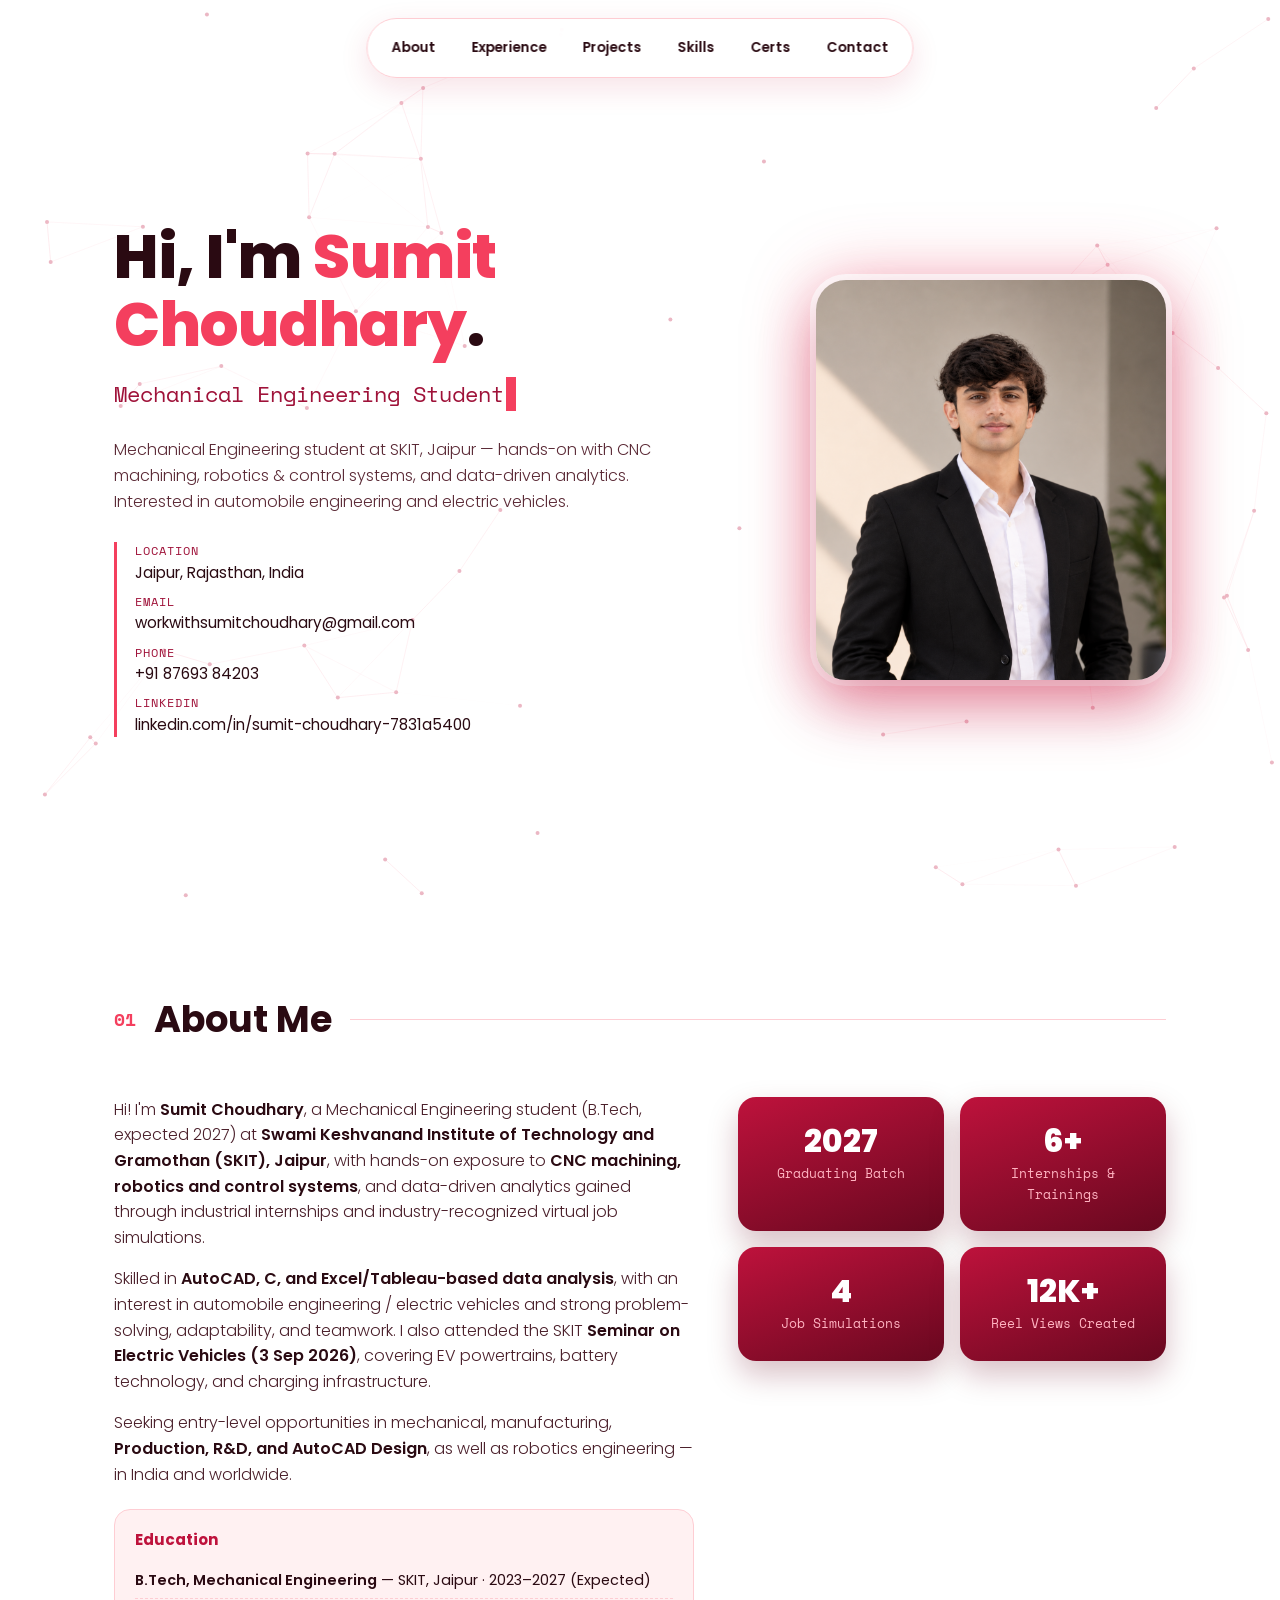
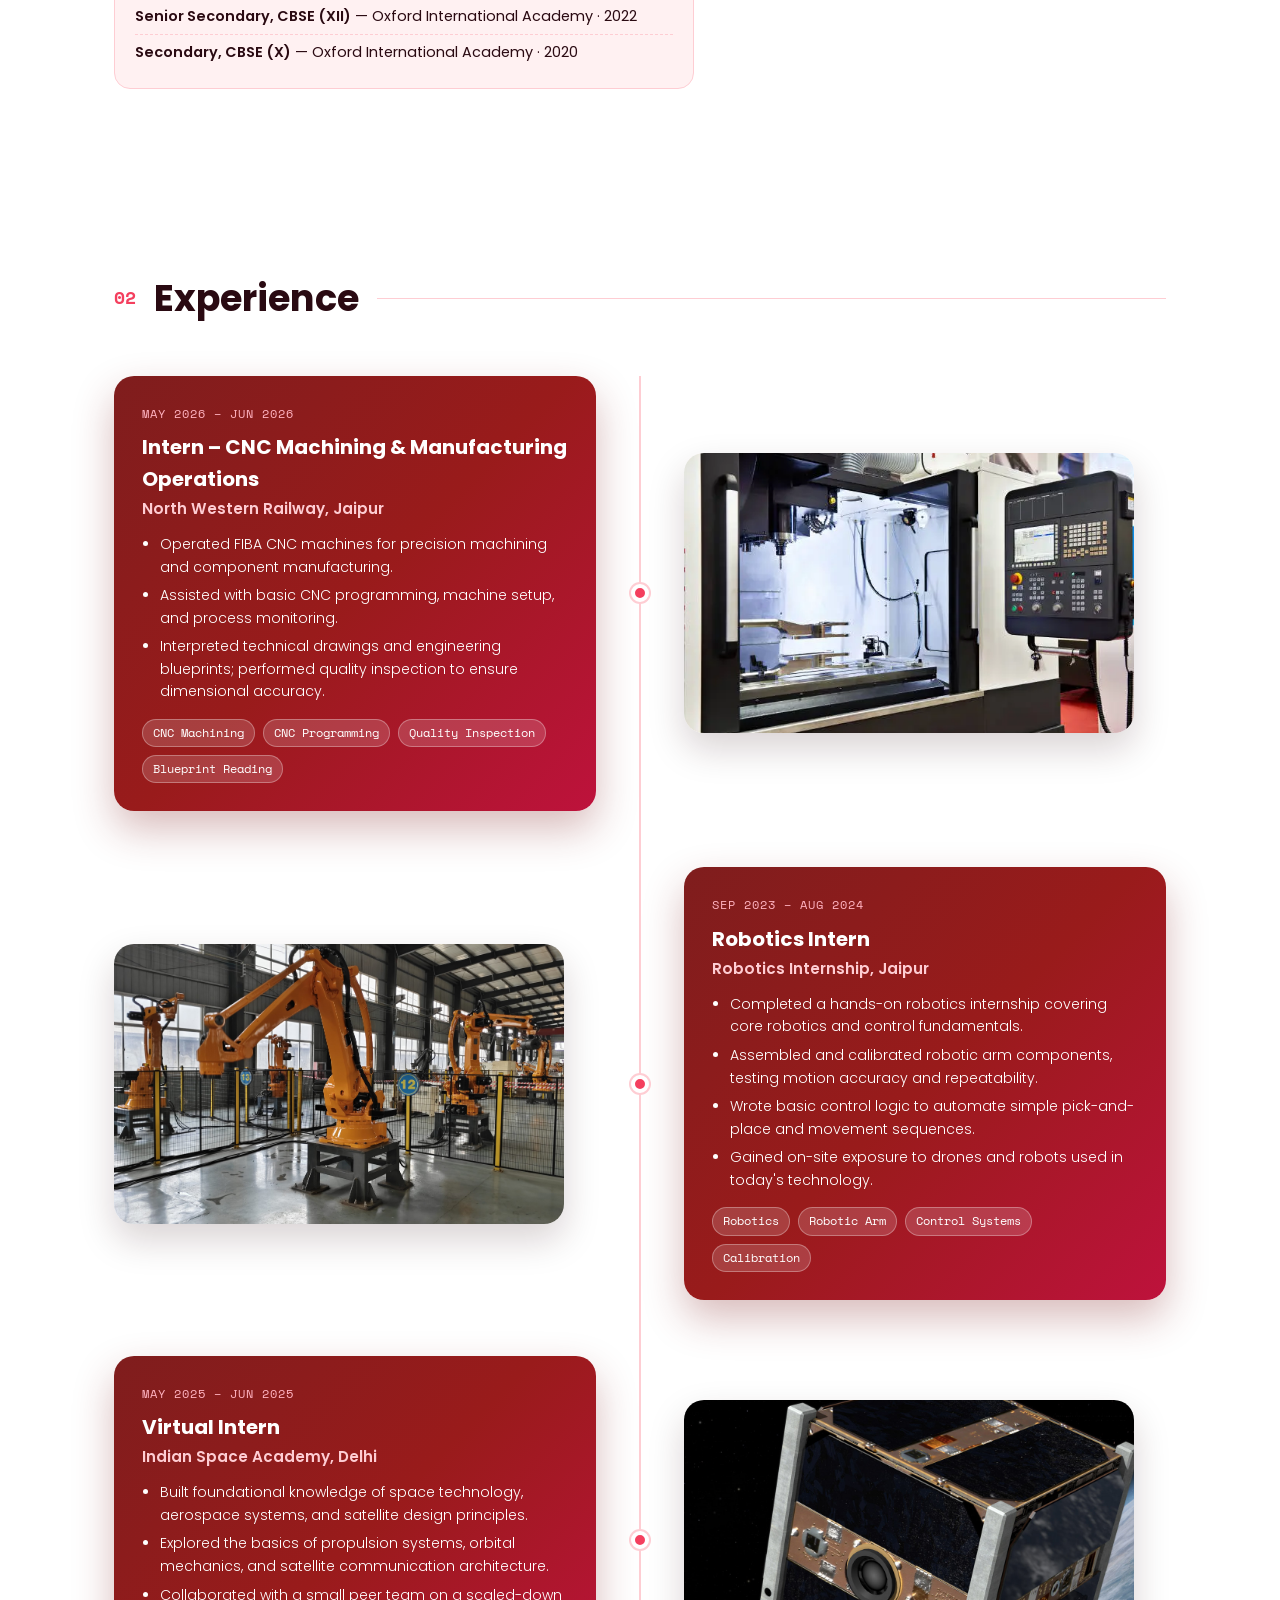
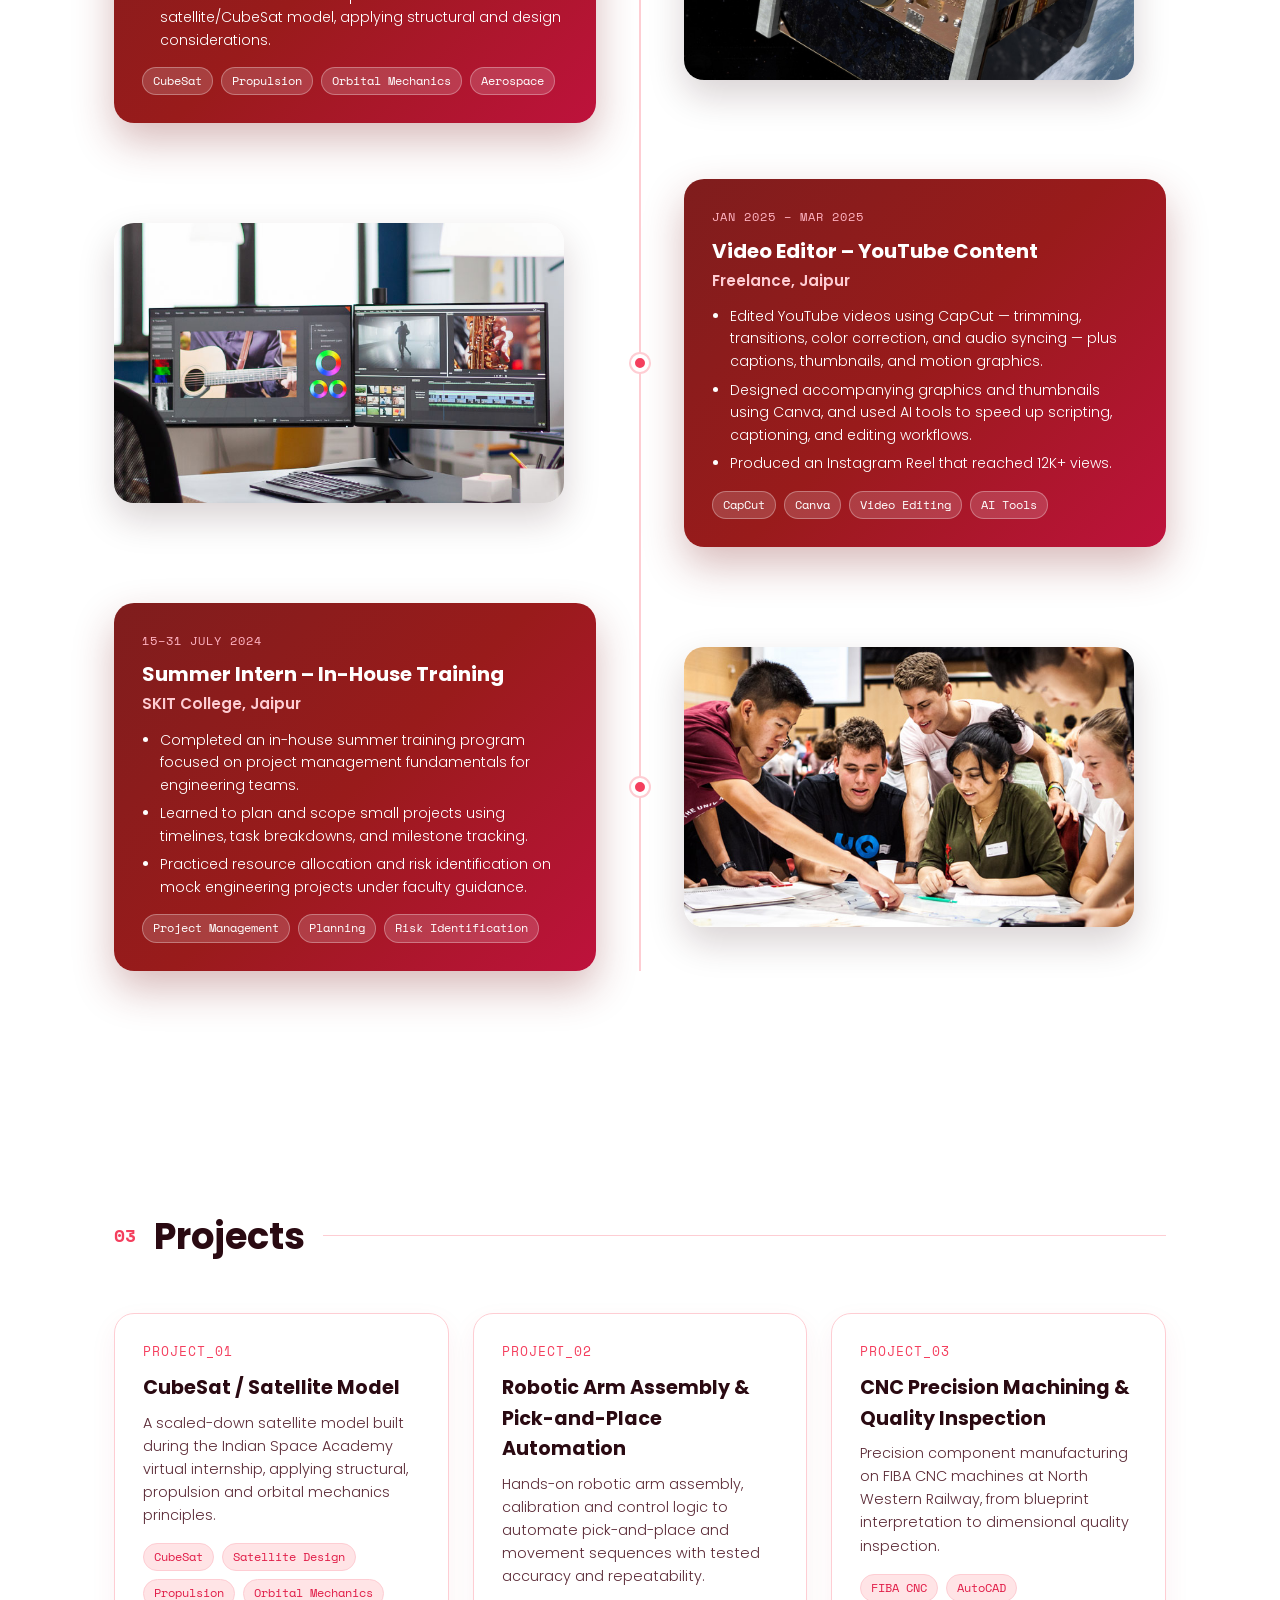
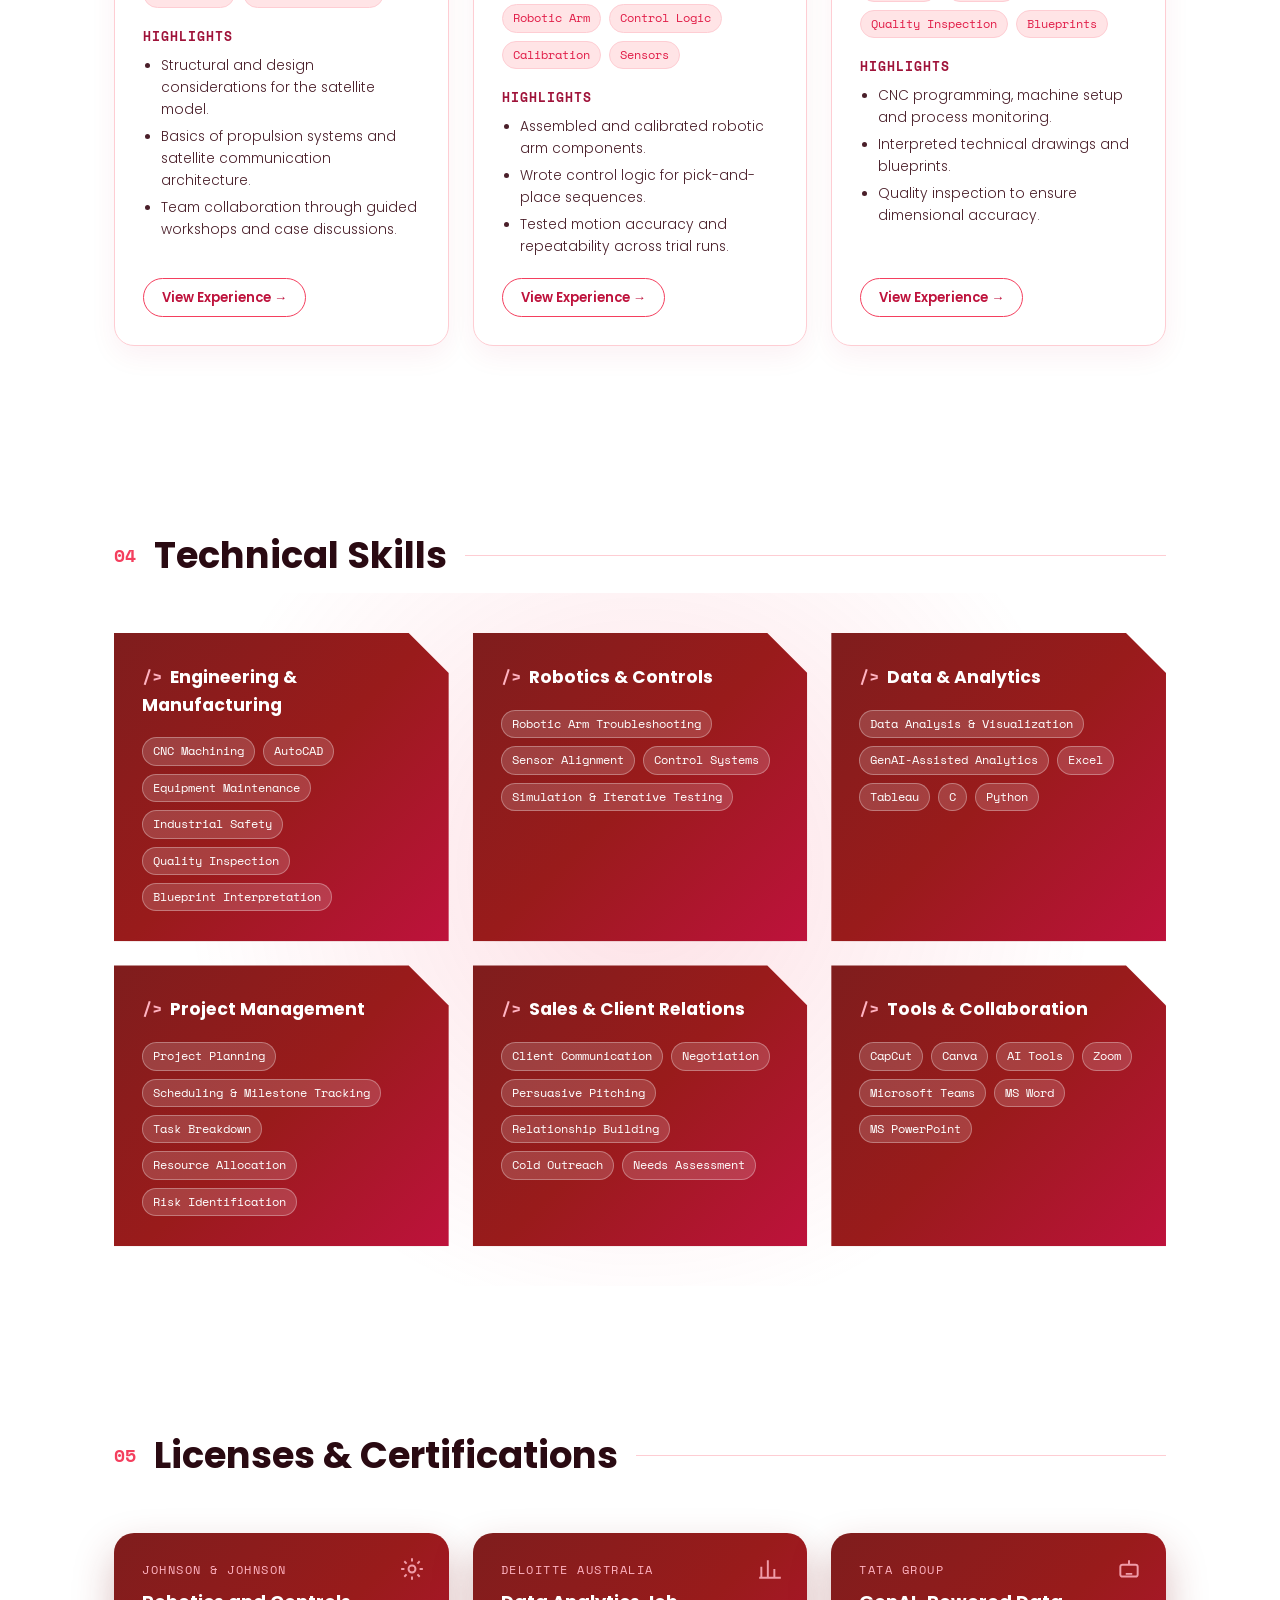
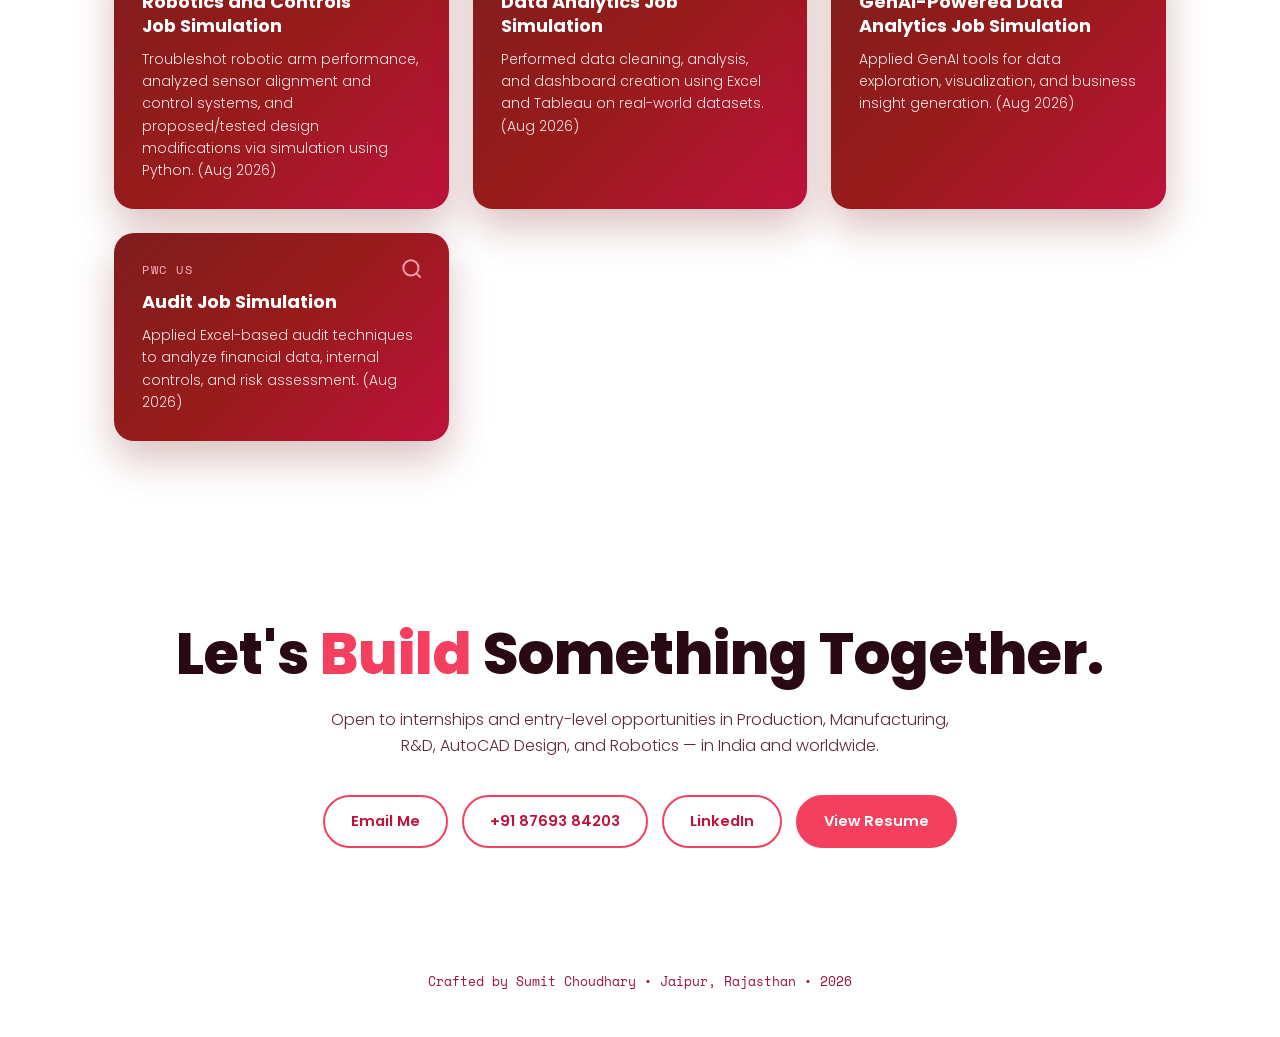
==== index.html @ f6bb3ea6 "Add files via upload" ====
<!doctype html>
<html lang="en">
<head>
<meta charset="utf-8" />
<meta name="viewport" content="width=device-width, initial-scale=1, viewport-fit=cover" />
<meta name="color-scheme" content="light" />
<link rel="icon" href="data:," />
<title>Sumit Choudhary | Portfolio</title>
<link rel="preconnect" href="https://fonts.googleapis.com">
<link rel="preconnect" href="https://fonts.gstatic.com" crossorigin>
<link href="https://fonts.googleapis.com/css2?family=Poppins:wght@300;400;600;700;800&family=Space+Mono:wght@400;700&display=swap" rel="stylesheet">
<link rel="stylesheet" href="style.css">
</head>
<body>
<canvas id="particles" aria-hidden="true"></canvas>

<nav aria-label="Main">
  <a href="#about">About</a><a href="#experience">Experience</a><a href="#projects">Projects</a><a href="#skills">Skills</a><a href="#certs">Certs</a><a href="#contact">Contact</a>
</nav>

<header class="hero"><div class="wrap hero-flex">
  <div class="hero-text">
    <h1>Hi, I'm <span class="name">Sumit Choudhary</span>.</h1>
    <div class="typewriter"><span id="typed"></span><span class="cursor">|</span></div>
    <p class="hero-desc">Mechanical Engineering student at SKIT, Jaipur — hands-on with CNC machining, robotics &amp; control systems, and data-driven analytics. Interested in automobile engineering and electric vehicles.</p>
    <div class="contact-list">
      <div><span class="lbl">Location</span>Jaipur, Rajasthan, India</div>
      <div><span class="lbl">Email</span><a href="mailto:workwithsumitchoudhary@gmail.com">workwithsumitchoudhary@gmail.com</a></div>
      <div><span class="lbl">Phone</span><a href="tel:+918769384203">+91 87693 84203</a></div>
      <div><span class="lbl">LinkedIn</span><a href="https://www.linkedin.com/in/sumit-choudhary-7831a5400" target="_blank" rel="noopener">linkedin.com/in/sumit-choudhary-7831a5400</a></div>
    </div>
  </div>
  <div class="hero-img"><img src="sumit-photo.png" alt="Sumit Choudhary" /></div>
</div></header>

<section id="about"><div class="wrap">
  <div class="sec-head reveal"><span class="num">01</span><h2>About Me</h2></div>
  <div class="about-grid">
    <div class="about-text reveal">
      <p>Hi! I'm <strong>Sumit Choudhary</strong>, a Mechanical Engineering student (B.Tech, expected 2027) at <strong>Swami Keshvanand Institute of Technology and Gramothan (SKIT), Jaipur</strong>, with hands-on exposure to <strong>CNC machining, robotics and control systems</strong>, and data-driven analytics gained through industrial internships and industry-recognized virtual job simulations.</p>
      <p>Skilled in <strong>AutoCAD, C, and Excel/Tableau-based data analysis</strong>, with an interest in automobile engineering / electric vehicles and strong problem-solving, adaptability, and teamwork. I also attended the SKIT <strong>Seminar on Electric Vehicles (3 Sep 2026)</strong>, covering EV powertrains, battery technology, and charging infrastructure.</p>
      <p>Seeking entry-level opportunities in mechanical, manufacturing, <strong>Production, R&amp;D, and AutoCAD Design</strong>, as well as robotics engineering — in India and worldwide.</p>
      <div class="edu"><h3>Education</h3><ul>
        <li><strong>B.Tech, Mechanical Engineering</strong> — SKIT, Jaipur · 2023–2027 (Expected)</li>
        <li><strong>Senior Secondary, CBSE (XII)</strong> — Oxford International Academy · 2022</li>
        <li><strong>Secondary, CBSE (X)</strong> — Oxford International Academy · 2020</li>
      </ul></div>
    </div>
    <div class="stats">
      <div class="stat reveal d1"><div class="n">2027</div><div class="l">Graduating Batch</div></div>
      <div class="stat reveal d2"><div class="n">6+</div><div class="l">Internships &amp; Trainings</div></div>
      <div class="stat reveal d3"><div class="n">4</div><div class="l">Job Simulations</div></div>
      <div class="stat reveal d4"><div class="n">12K+</div><div class="l">Reel Views Created</div></div>
    </div>
  </div>
</div></section>

<section id="experience"><div class="wrap">
  <div class="sec-head reveal"><span class="num">02</span><h2>Experience</h2></div>
  <div class="timeline">

    <div class="tl-row reveal"><div class="tl-dot"></div>
      <div class="card tl-card"><div class="date">MAY 2026 – JUN 2026</div><h3>Intern – CNC Machining &amp; Manufacturing Operations</h3><div class="org">North Western Railway, Jaipur</div>
      <ul><li>Operated FIBA CNC machines for precision machining and component manufacturing.</li><li>Assisted with basic CNC programming, machine setup, and process monitoring.</li><li>Interpreted technical drawings and engineering blueprints; performed quality inspection to ensure dimensional accuracy.</li></ul>
      <div class="tags"><span>CNC Machining</span><span>CNC Programming</span><span>Quality Inspection</span><span>Blueprint Reading</span></div></div>
      <div class="spacer"></div>
      <div class="imgbox tl-img"><img src="cnc.webp" alt="CNC machining centre with control panel in a workshop" loading="lazy" /></div>
    </div>

    <div class="tl-row reverse reveal"><div class="tl-dot"></div>
      <div class="card tl-card"><div class="date">SEP 2023 – AUG 2024</div><h3>Robotics Intern</h3><div class="org">Robotics Internship, Jaipur</div>
      <ul><li>Completed a hands-on robotics internship covering core robotics and control fundamentals.</li><li>Assembled and calibrated robotic arm components, testing motion accuracy and repeatability.</li><li>Wrote basic control logic to automate simple pick-and-place and movement sequences.</li><li>Gained on-site exposure to drones and robots used in today's technology.</li></ul>
      <div class="tags"><span>Robotics</span><span>Robotic Arm</span><span>Control Systems</span><span>Calibration</span></div></div>
      <div class="spacer"></div>
      <div class="imgbox tl-img"><img src="robotics.jpg" alt="Orange industrial robotic arms on a factory floor" loading="lazy" /></div>
    </div>

    <div class="tl-row reveal"><div class="tl-dot"></div>
      <div class="card tl-card"><div class="date">MAY 2025 – JUN 2025</div><h3>Virtual Intern</h3><div class="org">Indian Space Academy, Delhi</div>
      <ul><li>Built foundational knowledge of space technology, aerospace systems, and satellite design principles.</li><li>Explored the basics of propulsion systems, orbital mechanics, and satellite communication architecture.</li><li>Collaborated with a small peer team on a scaled-down satellite/CubeSat model, applying structural and design considerations.</li></ul>
      <div class="tags"><span>CubeSat</span><span>Propulsion</span><span>Orbital Mechanics</span><span>Aerospace</span></div></div>
      <div class="spacer"></div>
      <div class="imgbox tl-img"><img src="satellite.jpg" alt="Satellite with solar panels in orbit above Earth" loading="lazy" /></div>
    </div>

    <div class="tl-row reverse reveal"><div class="tl-dot"></div>
      <div class="card tl-card"><div class="date">JAN 2025 – MAR 2025</div><h3>Video Editor – YouTube Content</h3><div class="org">Freelance, Jaipur</div>
      <ul><li>Edited YouTube videos using CapCut — trimming, transitions, color correction, and audio syncing — plus captions, thumbnails, and motion graphics.</li><li>Designed accompanying graphics and thumbnails using Canva, and used AI tools to speed up scripting, captioning, and editing workflows.</li><li>Produced an Instagram Reel that reached 12K+ views.</li></ul>
      <div class="tags"><span>CapCut</span><span>Canva</span><span>Video Editing</span><span>AI Tools</span></div></div>
      <div class="spacer"></div>
      <div class="imgbox tl-img"><img src="editing.jpg" alt="Video editing workstation with monitors" loading="lazy" /></div>
    </div>

    <div class="tl-row reveal"><div class="tl-dot"></div>
      <div class="card tl-card"><div class="date">15–31 JULY 2024</div><h3>Summer Intern – In-House Training</h3><div class="org">SKIT College, Jaipur</div>
      <ul><li>Completed an in-house summer training program focused on project management fundamentals for engineering teams.</li><li>Learned to plan and scope small projects using timelines, task breakdowns, and milestone tracking.</li><li>Practiced resource allocation and risk identification on mock engineering projects under faculty guidance.</li></ul>
      <div class="tags"><span>Project Management</span><span>Planning</span><span>Risk Identification</span></div></div>
      <div class="spacer"></div>
      <div class="imgbox tl-img"><img src="training.jpg" alt="Engineering students collaborating during a training session" loading="lazy" /></div>
    </div>

  </div>
</div></section>

<section id="projects"><div class="wrap">
  <div class="sec-head reveal"><span class="num">03</span><h2>Projects</h2></div>
  <div class="proj-grid">
    <article class="proj reveal d1"><div class="meta">PROJECT_01</div><h3>CubeSat / Satellite Model</h3>
      <p>A scaled-down satellite model built during the Indian Space Academy virtual internship, applying structural, propulsion and orbital mechanics principles.</p>
      <div class="tags"><span>CubeSat</span><span>Satellite Design</span><span>Propulsion</span><span>Orbital Mechanics</span></div>
      <h4>Highlights</h4><ul><li>Structural and design considerations for the satellite model.</li><li>Basics of propulsion systems and satellite communication architecture.</li><li>Team collaboration through guided workshops and case discussions.</li></ul>
      <div class="btn-sm"><a href="#experience">View Experience →</a></div></article>
    <article class="proj reveal d2"><div class="meta">PROJECT_02</div><h3>Robotic Arm Assembly &amp; Pick-and-Place Automation</h3>
      <p>Hands-on robotic arm assembly, calibration and control logic to automate pick-and-place and movement sequences with tested accuracy and repeatability.</p>
      <div class="tags"><span>Robotic Arm</span><span>Control Logic</span><span>Calibration</span><span>Sensors</span></div>
      <h4>Highlights</h4><ul><li>Assembled and calibrated robotic arm components.</li><li>Wrote control logic for pick-and-place sequences.</li><li>Tested motion accuracy and repeatability across trial runs.</li></ul>
      <div class="btn-sm"><a href="#experience">View Experience →</a></div></article>
    <article class="proj reveal d3"><div class="meta">PROJECT_03</div><h3>CNC Precision Machining &amp; Quality Inspection</h3>
      <p>Precision component manufacturing on FIBA CNC machines at North Western Railway, from blueprint interpretation to dimensional quality inspection.</p>
      <div class="tags"><span>FIBA CNC</span><span>AutoCAD</span><span>Quality Inspection</span><span>Blueprints</span></div>
      <h4>Highlights</h4><ul><li>CNC programming, machine setup and process monitoring.</li><li>Interpreted technical drawings and blueprints.</li><li>Quality inspection to ensure dimensional accuracy.</li></ul>
      <div class="btn-sm"><a href="#experience">View Experience →</a></div></article>
  </div>
</div></section>

<section id="skills"><div class="wrap">
  <div class="sec-head reveal"><span class="num">04</span><h2>Technical Skills</h2></div>
  <div class="skills-wrap"><div class="skills-grid">
    <div class="skill reveal d1"><h3><span class="mono">/&gt;</span>Engineering &amp; Manufacturing</h3><div class="tags"><span>CNC Machining</span><span>AutoCAD</span><span>Equipment Maintenance</span><span>Industrial Safety</span><span>Quality Inspection</span><span>Blueprint Interpretation</span></div></div>
    <div class="skill reveal d2"><h3><span class="mono">/&gt;</span>Robotics &amp; Controls</h3><div class="tags"><span>Robotic Arm Troubleshooting</span><span>Sensor Alignment</span><span>Control Systems</span><span>Simulation &amp; Iterative Testing</span></div></div>
    <div class="skill reveal d3"><h3><span class="mono">/&gt;</span>Data &amp; Analytics</h3><div class="tags"><span>Data Analysis &amp; Visualization</span><span>GenAI-Assisted Analytics</span><span>Excel</span><span>Tableau</span><span>C</span><span>Python</span></div></div>
    <div class="skill reveal d1"><h3><span class="mono">/&gt;</span>Project Management</h3><div class="tags"><span>Project Planning</span><span>Scheduling &amp; Milestone Tracking</span><span>Task Breakdown</span><span>Resource Allocation</span><span>Risk Identification</span></div></div>
    <div class="skill reveal d2"><h3><span class="mono">/&gt;</span>Sales &amp; Client Relations</h3><div class="tags"><span>Client Communication</span><span>Negotiation</span><span>Persuasive Pitching</span><span>Relationship Building</span><span>Cold Outreach</span><span>Needs Assessment</span></div></div>
    <div class="skill reveal d3"><h3><span class="mono">/&gt;</span>Tools &amp; Collaboration</h3><div class="tags"><span>CapCut</span><span>Canva</span><span>AI Tools</span><span>Zoom</span><span>Microsoft Teams</span><span>MS Word</span><span>MS PowerPoint</span></div></div>
  </div></div>
</div></section>

<section id="certs"><div class="wrap">
  <div class="sec-head reveal"><span class="num">05</span><h2>Licenses &amp; Certifications</h2></div>
  <div class="cert-grid">
    <div class="cert reveal d1"><div class="icon" aria-hidden="true"><svg width="26" height="26" viewBox="0 0 24 24" fill="none" stroke="#ffb3c1" stroke-width="1.8"><circle cx="12" cy="12" r="3.2"/><path d="M12 2v3M12 19v3M2 12h3M19 12h3M4.9 4.9l2.1 2.1M17 17l2.1 2.1M19.1 4.9L17 7M7 17l-2.1 2.1"/></svg></div><div class="issuer">Johnson &amp; Johnson</div><h3>Robotics and Controls Job Simulation</h3><p>Troubleshot robotic arm performance, analyzed sensor alignment and control systems, and proposed/tested design modifications via simulation using Python. (Aug 2026)</p></div>
    <div class="cert reveal d2"><div class="icon" aria-hidden="true"><svg width="26" height="26" viewBox="0 0 24 24" fill="none" stroke="#ffb3c1" stroke-width="1.8"><path d="M4 20V10M10 20V4M16 20v-8M22 20H2"/></svg></div><div class="issuer">Deloitte Australia</div><h3>Data Analytics Job Simulation</h3><p>Performed data cleaning, analysis, and dashboard creation using Excel and Tableau on real-world datasets. (Aug 2026)</p></div>
    <div class="cert reveal d3"><div class="icon" aria-hidden="true"><svg width="26" height="26" viewBox="0 0 24 24" fill="none" stroke="#ffb3c1" stroke-width="1.8"><rect x="4" y="8" width="16" height="11" rx="2"/><path d="M12 8V4M8 13h.01M16 13h.01M9 16.5h6"/></svg></div><div class="issuer">Tata Group</div><h3>GenAI-Powered Data Analytics Job Simulation</h3><p>Applied GenAI tools for data exploration, visualization, and business insight generation. (Aug 2026)</p></div>
    <div class="cert reveal d4"><div class="icon" aria-hidden="true"><svg width="26" height="26" viewBox="0 0 24 24" fill="none" stroke="#ffb3c1" stroke-width="1.8"><circle cx="11" cy="11" r="7"/><path d="M20 20l-3.8-3.8"/></svg></div><div class="issuer">PwC US</div><h3>Audit Job Simulation</h3><p>Applied Excel-based audit techniques to analyze financial data, internal controls, and risk assessment. (Aug 2026)</p></div>
  </div>
</div></section>

<section id="contact" class="contact"><div class="wrap">
  <div class="reveal">
    <h2>Let's <span class="red">Build</span> Something Together.</h2>
    <p class="sub">Open to internships and entry-level opportunities in Production, Manufacturing, R&amp;D, AutoCAD Design, and Robotics — in India and worldwide.</p>
    <div class="btn-row">
      <a href="mailto:workwithsumitchoudhary@gmail.com">Email Me</a>
      <a href="tel:+918769384203">+91 87693 84203</a>
      <a href="https://www.linkedin.com/in/sumit-choudhary-7831a5400" target="_blank" rel="noopener">LinkedIn</a>
      <a class="solid" href="Sumit_Choudhary_Resume.pdf" target="_blank" rel="noopener">View Resume</a>
    </div>
  </div>
</div></section>

<footer>Crafted by Sumit Choudhary • Jaipur, Rajasthan • 2026</footer>

<script src="script.js"></script>
</body>
</html>
---- style.css ----
:root{
  --bg-main:#ffffff; --bg-card:#fff1f2; --text-primary:#2a0a12; --text-secondary:#9f1239;
  --accent-red:#f43f5e; --accent-dark-red:#be123c; --accent-purple:#e11d48; --border-color:#fecdd3;
}
*{box-sizing:border-box;margin:0;padding:0}
html{scroll-behavior:smooth}
body{font-family:'Poppins',sans-serif;background:var(--bg-main);color:var(--text-primary);overflow-x:hidden;line-height:1.6}
#particles{position:fixed;inset:0;z-index:-1;opacity:.3;pointer-events:none}
a{color:inherit}
.wrap{max-width:1100px;margin:0 auto;padding:0 24px}
/* NAV */
nav{position:fixed;top:18px;left:50%;transform:translateX(-50%);z-index:100;background:rgba(255,255,255,.82);backdrop-filter:blur(14px);-webkit-backdrop-filter:blur(14px);border:1px solid var(--border-color);border-radius:999px;padding:10px 8px;display:flex;gap:4px;box-shadow:0 10px 30px rgba(190,18,60,.12);max-width:calc(100vw - 24px);overflow-x:auto;scrollbar-width:none}
nav::-webkit-scrollbar{display:none}
nav a{text-decoration:none;font-size:.85rem;font-weight:600;padding:8px 16px;border-radius:999px;white-space:nowrap;transition:.25s}
nav a:hover{background:var(--accent-red);color:#fff}
/* HERO */
.hero{min-height:100vh;display:flex;align-items:center;padding:130px 0 70px}
.hero-flex{display:flex;align-items:center;gap:56px;flex-wrap:wrap}
.hero-text{flex:1 1 480px;min-width:280px}
.hero-text h1{font-size:clamp(2.4rem,5.5vw,3.8rem);font-weight:800;line-height:1.12;letter-spacing:-.5px}
.hero-text h1 .name{color:var(--accent-red)}
.typewriter{font-family:'Space Mono',monospace;font-size:clamp(1rem,2.4vw,1.35rem);color:var(--text-secondary);margin:18px 0 26px;min-height:1.6em}
.cursor{display:inline-block;width:10px;background:var(--accent-red);color:transparent;animation:blink 1s steps(1) infinite;margin-left:2px}
@keyframes blink{50%{opacity:0}}
.hero-desc{color:#5b2a36;max-width:560px;font-weight:300}
.contact-list{margin-top:28px;border-left:3px solid var(--accent-red);padding-left:18px;display:grid;gap:8px;font-size:.95rem}
.contact-list a{text-decoration:none}
.contact-list a:hover{color:var(--accent-dark-red);text-decoration:underline}
.contact-list .lbl{font-family:'Space Mono',monospace;font-size:.72rem;text-transform:uppercase;letter-spacing:1px;color:var(--text-secondary);display:block}
.hero-img{flex:0 0 auto;margin:0 auto}
.hero-img img{width:350px;height:400px;max-width:82vw;object-fit:cover;object-position:top center;border-radius:30px;box-shadow:0 25px 60px rgba(190,18,60,.45),0 0 0 6px #fff,0 0 70px rgba(244,63,94,.35);display:block;transition:transform .35s ease,box-shadow .35s ease}
.hero-img img:hover{transform:translateY(-8px);box-shadow:0 34px 70px rgba(190,18,60,.5),0 0 0 6px #fff,0 0 80px rgba(244,63,94,.45)}
/* SECTIONS */
section{padding:90px 0}
.sec-head{display:flex;align-items:center;gap:18px;margin-bottom:48px}
.sec-head .num{font-family:'Space Mono',monospace;color:var(--accent-red);font-weight:700;font-size:1.15rem}
.sec-head h2{font-size:clamp(1.7rem,3.5vw,2.3rem);font-weight:700;white-space:nowrap}
.sec-head::after{content:"";flex:1;height:1px;background:var(--border-color)}
/* reveal */
.reveal{opacity:0;transform:translateY(28px);transition:opacity .7s ease,transform .7s ease}
.reveal.visible{opacity:1;transform:none}
.d1{transition-delay:.1s}.d2{transition-delay:.2s}.d3{transition-delay:.3s}.d4{transition-delay:.4s}
/* ABOUT */
.about-grid{display:grid;grid-template-columns:1.15fr .85fr;gap:44px;align-items:start}
.about-text p{margin-bottom:16px;color:#4a1f2a;font-weight:300}
.about-text strong{color:var(--text-primary);font-weight:600}
.about-text .edu{margin-top:22px;background:var(--bg-card);border:1px solid var(--border-color);border-radius:16px;padding:18px 20px}
.about-text .edu h3{font-size:.95rem;margin-bottom:10px;color:var(--accent-dark-red)}
.about-text .edu li{list-style:none;font-size:.9rem;padding:6px 0;border-bottom:1px dashed var(--border-color)}
.about-text .edu li:last-child{border-bottom:none}
.stats{display:grid;grid-template-columns:1fr 1fr;gap:16px}
.stat{background:linear-gradient(160deg,#be123c,#68081f);color:#fff;border-radius:18px;padding:26px 20px;text-align:center;box-shadow:0 14px 30px rgba(104,8,31,.25)}
.stat .n{font-size:2rem;font-weight:800;line-height:1.1}
.stat .l{color:#ffb3c1;font-size:.8rem;margin-top:6px;font-family:'Space Mono',monospace}
/* EXPERIENCE TIMELINE */
.timeline{position:relative}
.timeline::before{content:"";position:absolute;left:50%;top:0;bottom:0;width:2px;background:var(--border-color);transform:translateX(-50%)}
.tl-row{display:flex;align-items:center;gap:0;margin-bottom:56px;position:relative}
.tl-row .card,.tl-row .imgbox{width:calc(50% - 44px)}
.tl-dot{position:absolute;left:50%;transform:translateX(-50%);width:18px;height:18px;border-radius:50%;background:var(--accent-red);border:4px solid #fff;box-shadow:0 0 0 2px var(--border-color);z-index:2}
.tl-card{background:linear-gradient(135deg,#7f1d1d,#991b1b,#be123c);color:#fff;border-radius:20px;padding:28px;box-shadow:0 18px 40px rgba(127,29,29,.3)}
.tl-card .date{font-family:'Space Mono',monospace;font-size:.75rem;letter-spacing:1px;color:#ffb3c1}
.tl-card h3{font-size:1.25rem;margin:8px 0 2px}
.tl-card .org{color:#fecdd3;font-weight:600;font-size:.95rem;margin-bottom:12px}
.tl-card ul{padding-left:18px;font-size:.88rem;font-weight:300;display:grid;gap:6px}
.tags{display:flex;flex-wrap:wrap;gap:8px;margin-top:16px}
.tags span{font-size:.72rem;font-family:'Space Mono',monospace;background:rgba(255,255,255,.16);border:1px solid rgba(255,255,255,.3);padding:4px 10px;border-radius:999px}
.tl-img img{width:450px;max-width:100%;height:280px;object-fit:cover;border-radius:20px;display:block;box-shadow:0 16px 36px rgba(42,10,18,.18)}
.tl-row .spacer{flex:1}
.tl-row.reverse{flex-direction:row-reverse}
/* PROJECTS */
.proj-grid{display:grid;grid-template-columns:repeat(auto-fit,minmax(300px,1fr));gap:24px}
.proj{background:#fff;border:1px solid var(--border-color);border-radius:20px;padding:28px;box-shadow:0 10px 28px rgba(190,18,60,.06);display:flex;flex-direction:column}
.proj .meta{font-family:'Space Mono',monospace;color:var(--accent-red);font-size:.8rem;letter-spacing:1px}
.proj h3{font-size:1.2rem;margin:10px 0 8px}
.proj p{font-size:.9rem;color:#5b2a36;font-weight:300}
.proj .tags span{background:#ffe4e6;color:var(--accent-purple);border:1px solid var(--border-color)}
.proj h4{font-size:.82rem;margin:18px 0 8px;font-family:'Space Mono',monospace;text-transform:uppercase;letter-spacing:1px;color:var(--text-secondary)}
.proj ul{padding-left:18px;font-size:.86rem;color:#4a1f2a;display:grid;gap:5px;font-weight:300}
.btn-sm{margin-top:auto;padding-top:20px}
.btn-sm a{display:inline-block;text-decoration:none;font-size:.82rem;font-weight:600;border:1.5px solid var(--accent-red);color:var(--accent-dark-red);padding:8px 18px;border-radius:999px;transition:.25s}
.btn-sm a:hover{background:var(--accent-red);color:#fff}
/* SKILLS */
.skills-wrap{position:relative}
.skills-wrap::before{content:"";position:absolute;inset:-40px;background:radial-gradient(circle at 50% 40%,rgba(244,63,94,.16),transparent 65%);z-index:-1}
.skills-grid{display:grid;grid-template-columns:repeat(auto-fit,minmax(300px,1fr));gap:24px}
.skill{background:linear-gradient(135deg,#7f1d1d,#991b1b,#be123c);color:#fff;padding:30px 28px;clip-path:polygon(0 0,calc(100% - 40px) 0,100% 40px,100% 100%,0 100%);box-shadow:0 18px 40px rgba(127,29,29,.3)}
.skill h3{font-size:1.08rem;margin-bottom:18px}
.skill h3 .mono{font-family:'Space Mono',monospace;color:#ffb3c1;margin-right:8px}
.skill .tags span{transition:.25s;cursor:default}
.skill .tags span:hover{background:#fff;color:var(--accent-dark-red)}
/* CERTS */
.cert-grid{display:grid;grid-template-columns:repeat(auto-fit,minmax(280px,1fr));gap:24px}
.cert{background:linear-gradient(135deg,#7f1d1d,#991b1b,#be123c);color:#fff;border-radius:20px;padding:28px;position:relative;box-shadow:0 18px 40px rgba(127,29,29,.28)}
.cert .icon{position:absolute;top:22px;right:24px;font-size:1.5rem;opacity:.85}
.cert .issuer{font-family:'Space Mono',monospace;text-transform:uppercase;letter-spacing:1.5px;font-size:.72rem;color:#ffb3c1}
.cert h3{font-size:1.12rem;margin:10px 40px 10px 0;line-height:1.35}
.cert p{font-size:.87rem;font-weight:300;color:#ffe4e6}
/* CONTACT */
.contact{text-align:center}
.contact h2{font-size:clamp(2.2rem,6vw,3.6rem);font-weight:800;line-height:1.15}
.contact h2 .red{color:var(--accent-red)}
.contact .sub{max-width:640px;margin:20px auto 36px;color:#5b2a36;font-weight:300}
.btn-row{display:flex;flex-wrap:wrap;gap:14px;justify-content:center}
.btn-row a{text-decoration:none;font-weight:600;font-size:.92rem;padding:13px 26px;border-radius:999px;border:2px solid var(--accent-red);color:var(--accent-dark-red);background:transparent;transition:.25s}
.btn-row a:hover{background:var(--accent-red);color:#fff}
.btn-row a.solid{background:var(--accent-red);color:#fff}
.btn-row a.solid:hover{background:var(--accent-dark-red);border-color:var(--accent-dark-red)}
footer{text-align:center;padding:34px 20px 44px;font-family:'Space Mono',monospace;font-size:.8rem;color:var(--text-secondary)}
@media(max-width:820px){
  .about-grid{grid-template-columns:1fr}
  .timeline::before{left:9px}
  .tl-row,.tl-row.reverse{flex-direction:column;align-items:stretch;padding-left:34px}
  .tl-row .card,.tl-row .imgbox{width:100%}
  .tl-dot{left:9px}
  .tl-img img{width:100%;height:220px}
  .tl-row .spacer{display:none}
  .tl-img{margin-top:16px}
  section{padding:64px 0}
  nav{flex-wrap:wrap;justify-content:center;border-radius:26px;padding:6px;row-gap:2px}
  nav a{padding:6px 10px;font-size:.78rem}
}
@media(prefers-reduced-motion:reduce){.reveal{transition:none;opacity:1;transform:none}.cursor{animation:none}html{scroll-behavior:auto}}
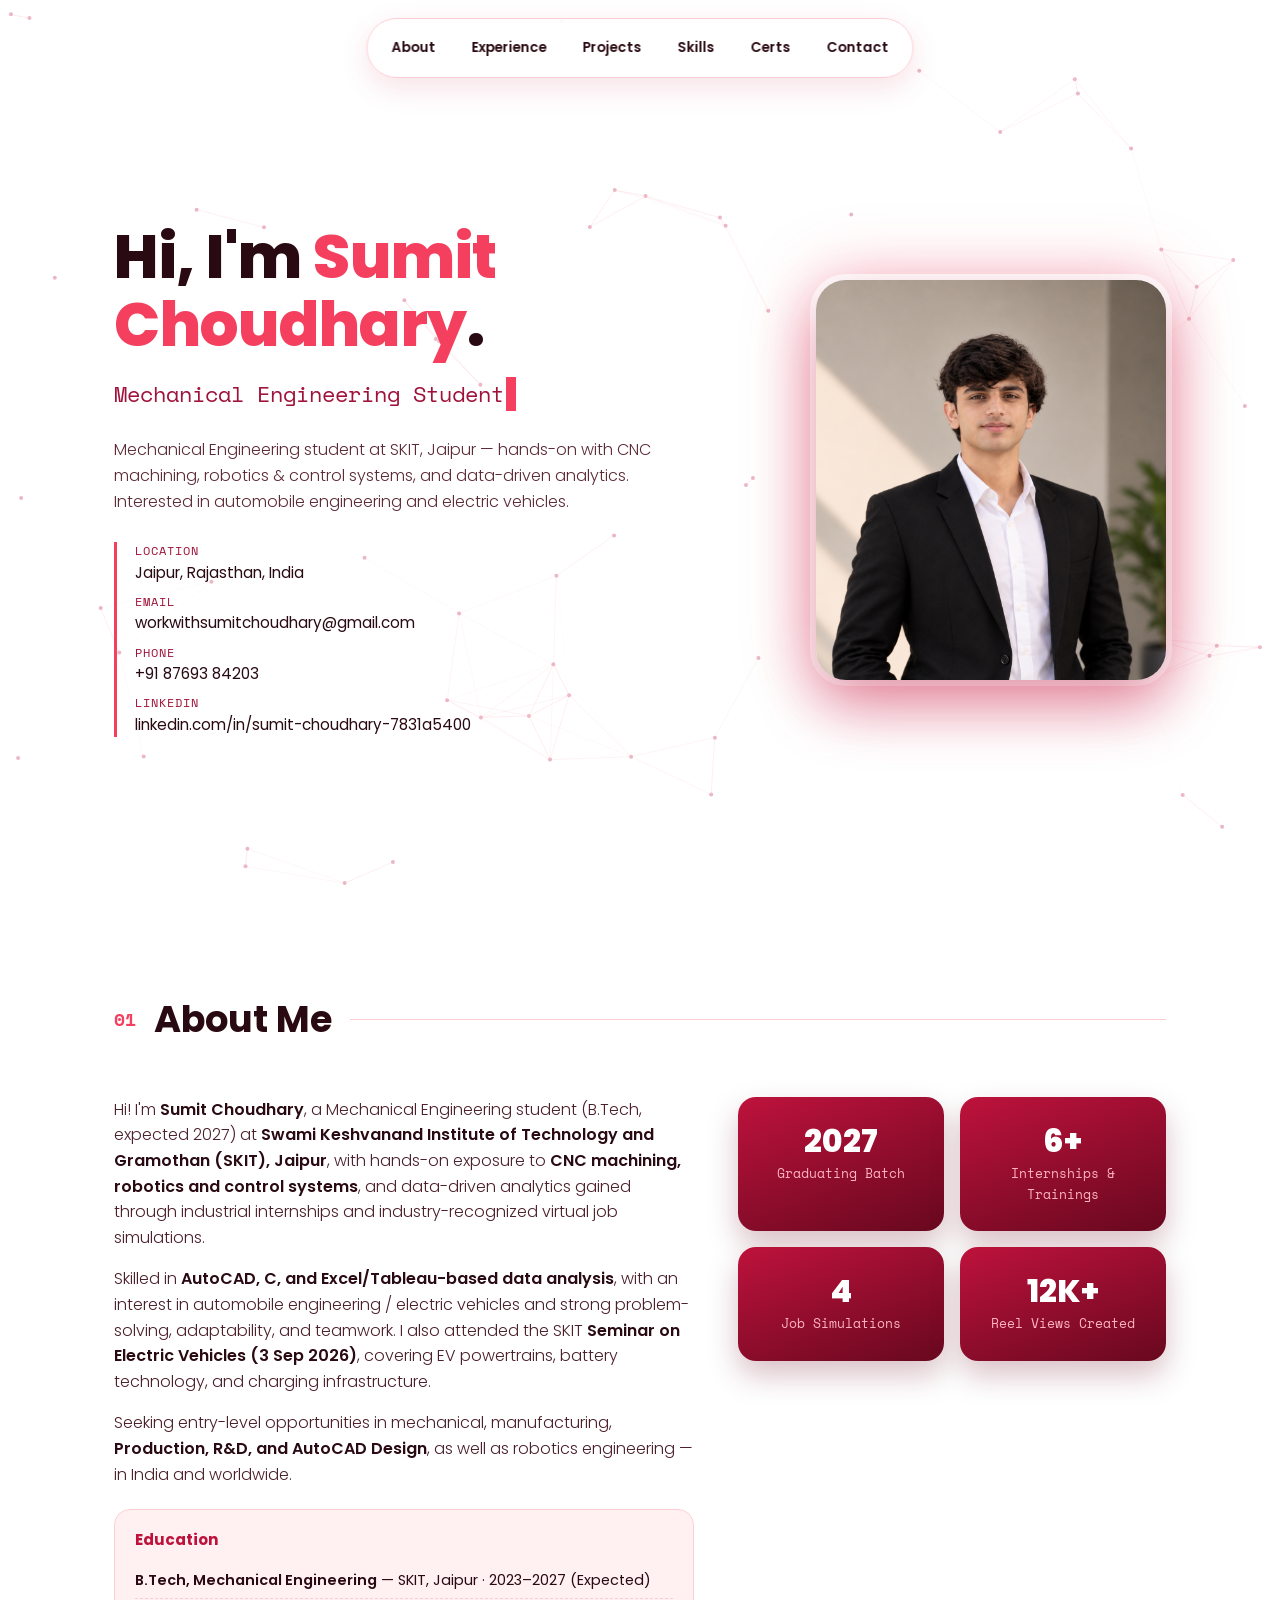
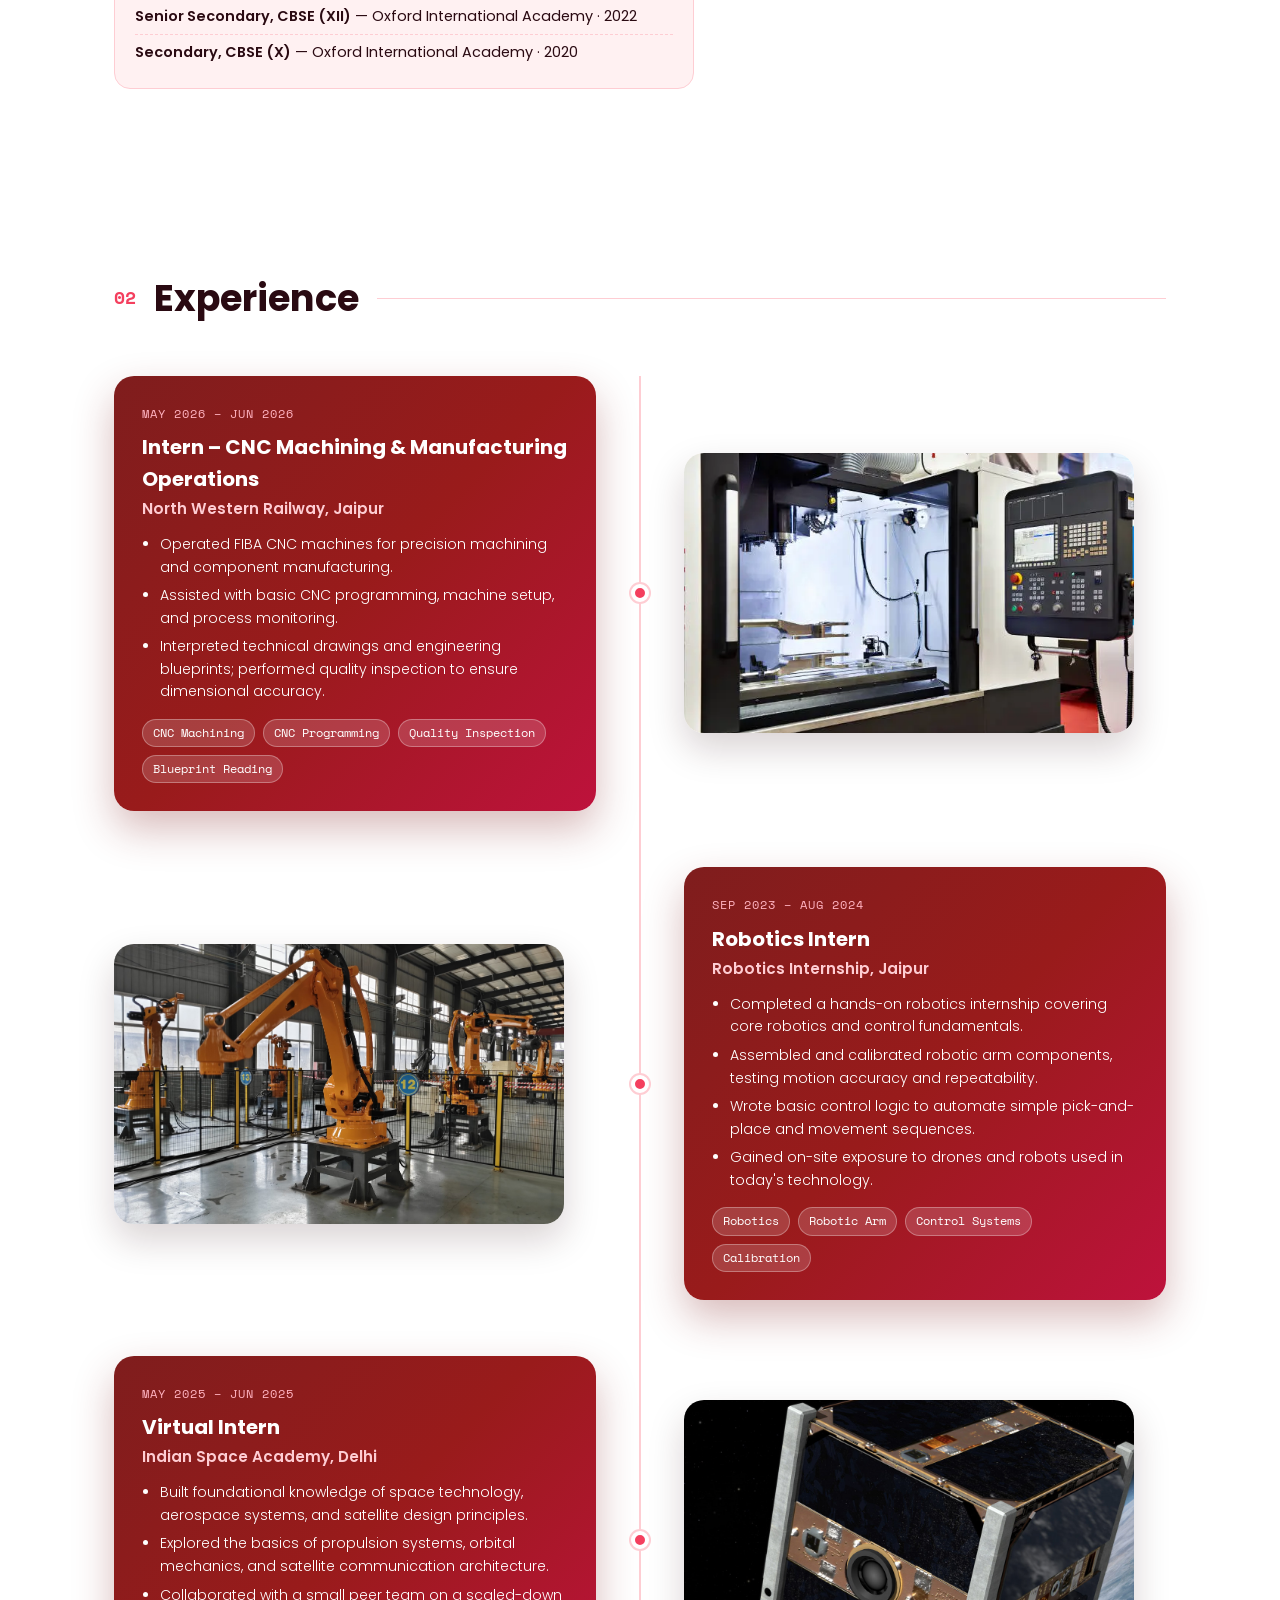
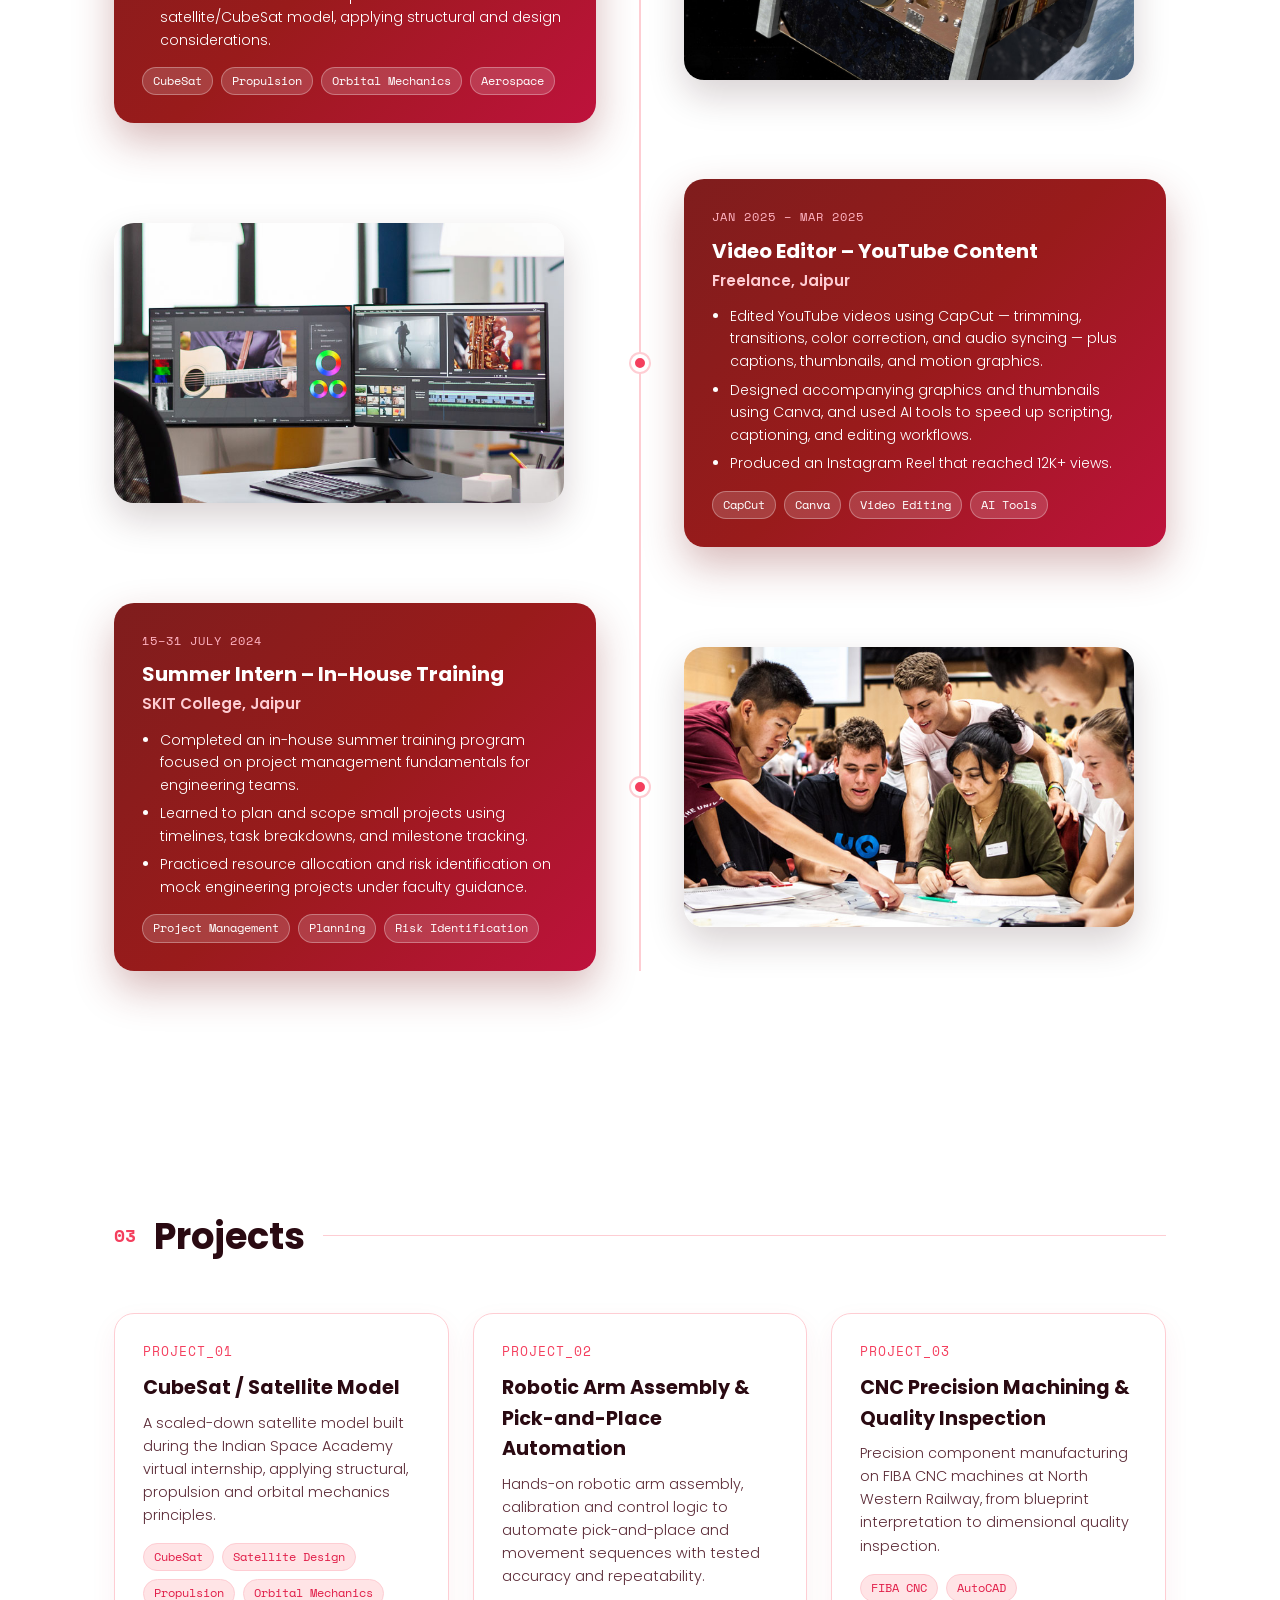
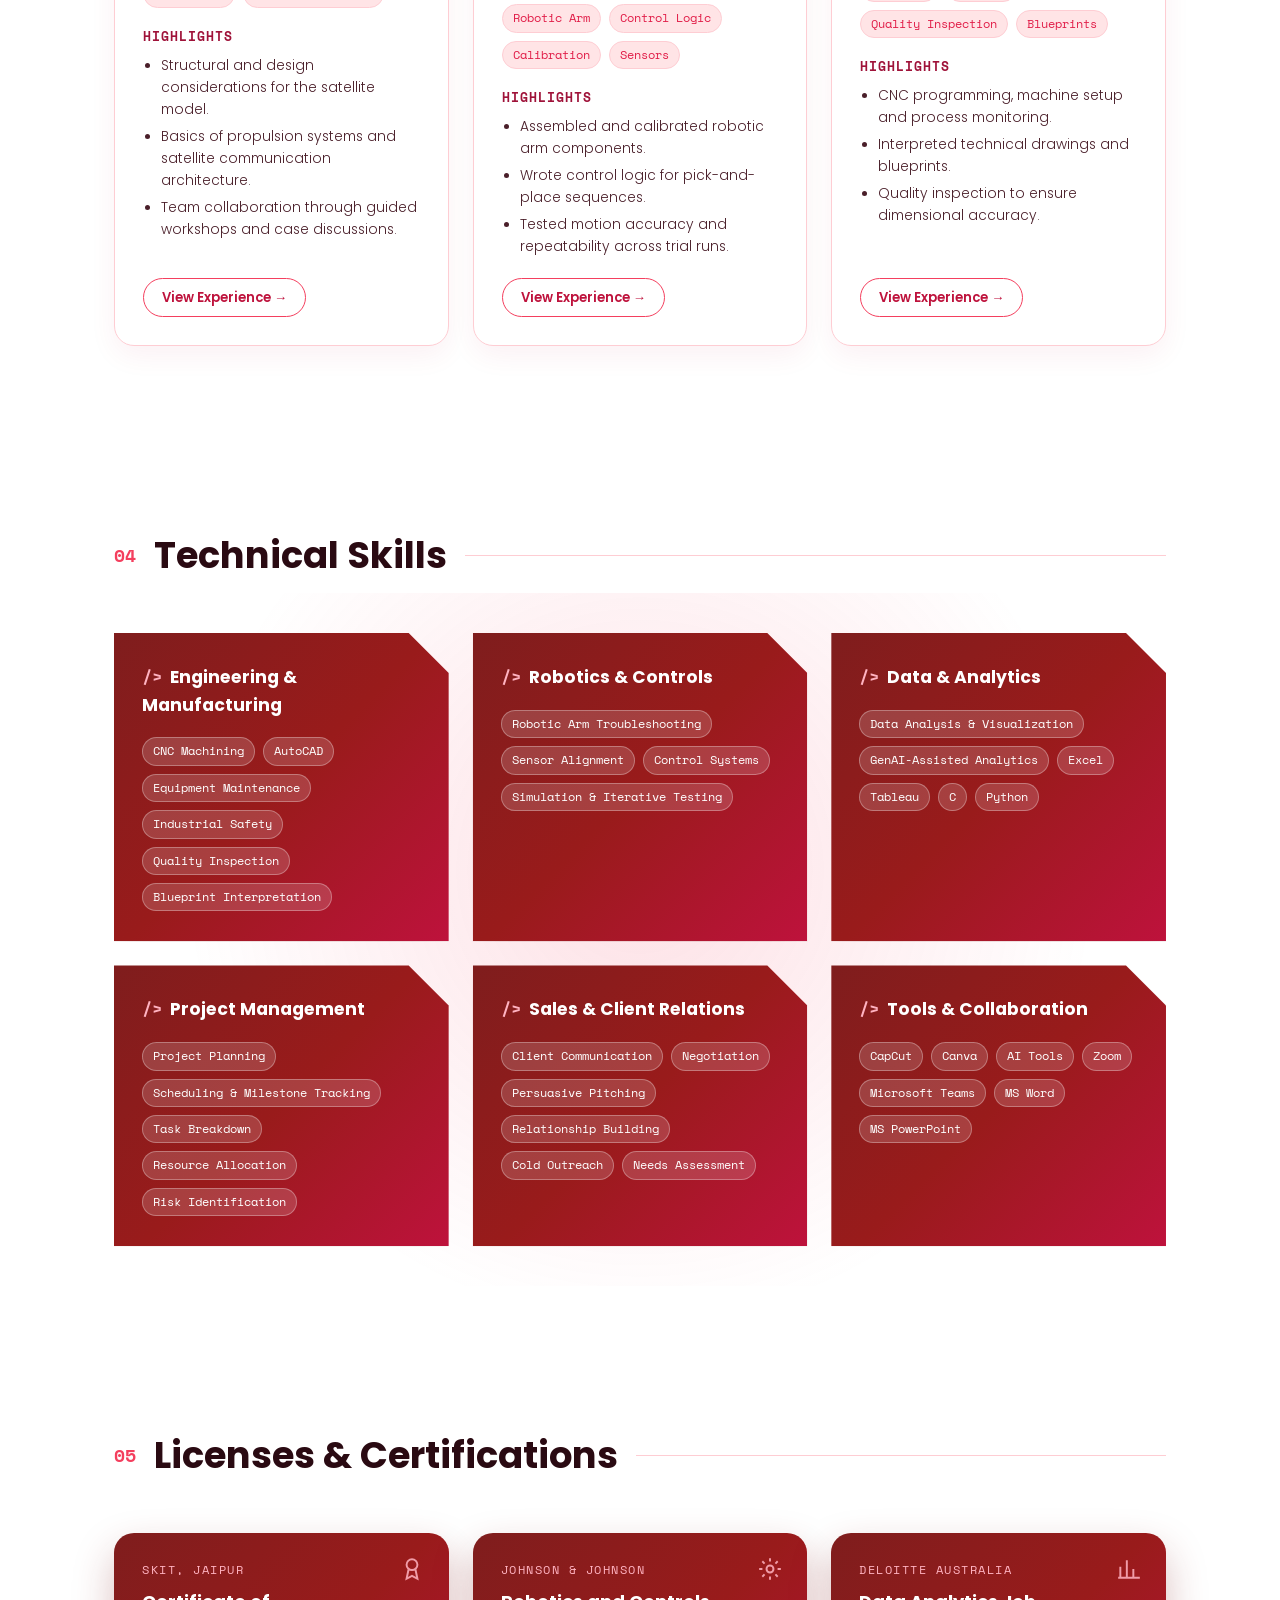
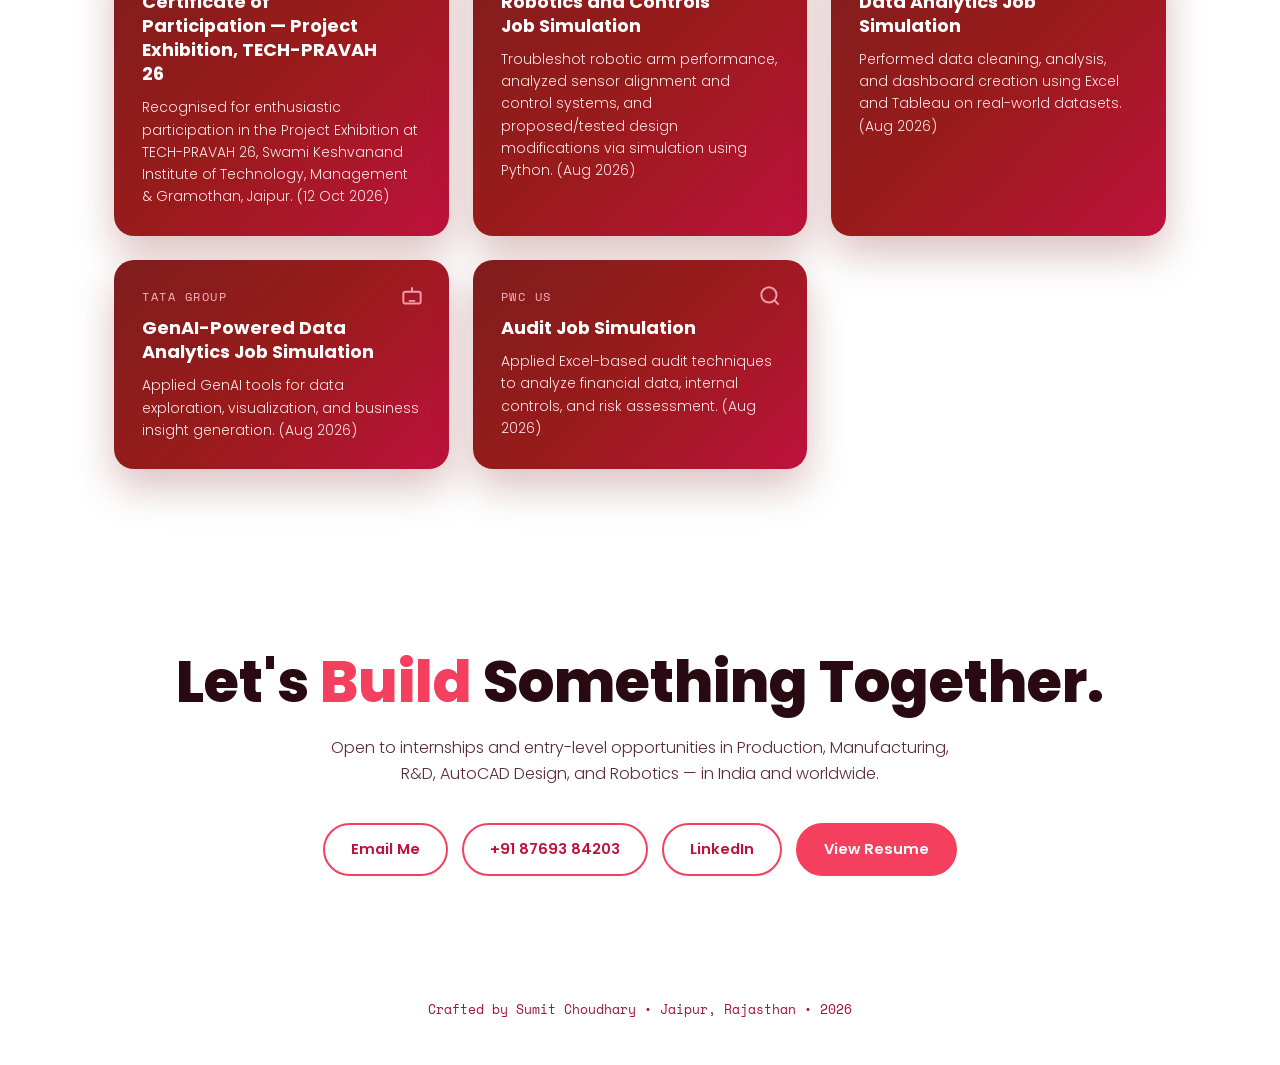
==== commit f5a54191: "Add TECH-PRAVAH 26 certificate to Certifications" ====
--- a/index.html
+++ b/index.html
@@ -138,6 +138,7 @@
 <section id="certs"><div class="wrap">
   <div class="sec-head reveal"><span class="num">05</span><h2>Licenses &amp; Certifications</h2></div>
   <div class="cert-grid">
+    <div class="cert reveal d1"><div class="icon" aria-hidden="true"><svg width="26" height="26" viewBox="0 0 24 24" fill="none" stroke="#ffb3c1" stroke-width="1.8"><circle cx="12" cy="8" r="5"/><path d="M8.8 12.5L7 21l5-2.6L17 21l-1.8-8.5"/></svg></div><div class="issuer">SKIT, Jaipur</div><h3>Certificate of Participation — Project Exhibition, TECH-PRAVAH 26</h3><p>Recognised for enthusiastic participation in the Project Exhibition at TECH-PRAVAH 26, Swami Keshvanand Institute of Technology, Management &amp; Gramothan, Jaipur. (12 Oct 2026)</p></div>
     <div class="cert reveal d1"><div class="icon" aria-hidden="true"><svg width="26" height="26" viewBox="0 0 24 24" fill="none" stroke="#ffb3c1" stroke-width="1.8"><circle cx="12" cy="12" r="3.2"/><path d="M12 2v3M12 19v3M2 12h3M19 12h3M4.9 4.9l2.1 2.1M17 17l2.1 2.1M19.1 4.9L17 7M7 17l-2.1 2.1"/></svg></div><div class="issuer">Johnson &amp; Johnson</div><h3>Robotics and Controls Job Simulation</h3><p>Troubleshot robotic arm performance, analyzed sensor alignment and control systems, and proposed/tested design modifications via simulation using Python. (Aug 2026)</p></div>
     <div class="cert reveal d2"><div class="icon" aria-hidden="true"><svg width="26" height="26" viewBox="0 0 24 24" fill="none" stroke="#ffb3c1" stroke-width="1.8"><path d="M4 20V10M10 20V4M16 20v-8M22 20H2"/></svg></div><div class="issuer">Deloitte Australia</div><h3>Data Analytics Job Simulation</h3><p>Performed data cleaning, analysis, and dashboard creation using Excel and Tableau on real-world datasets. (Aug 2026)</p></div>
     <div class="cert reveal d3"><div class="icon" aria-hidden="true"><svg width="26" height="26" viewBox="0 0 24 24" fill="none" stroke="#ffb3c1" stroke-width="1.8"><rect x="4" y="8" width="16" height="11" rx="2"/><path d="M12 8V4M8 13h.01M16 13h.01M9 16.5h6"/></svg></div><div class="issuer">Tata Group</div><h3>GenAI-Powered Data Analytics Job Simulation</h3><p>Applied GenAI tools for data exploration, visualization, and business insight generation. (Aug 2026)</p></div>
